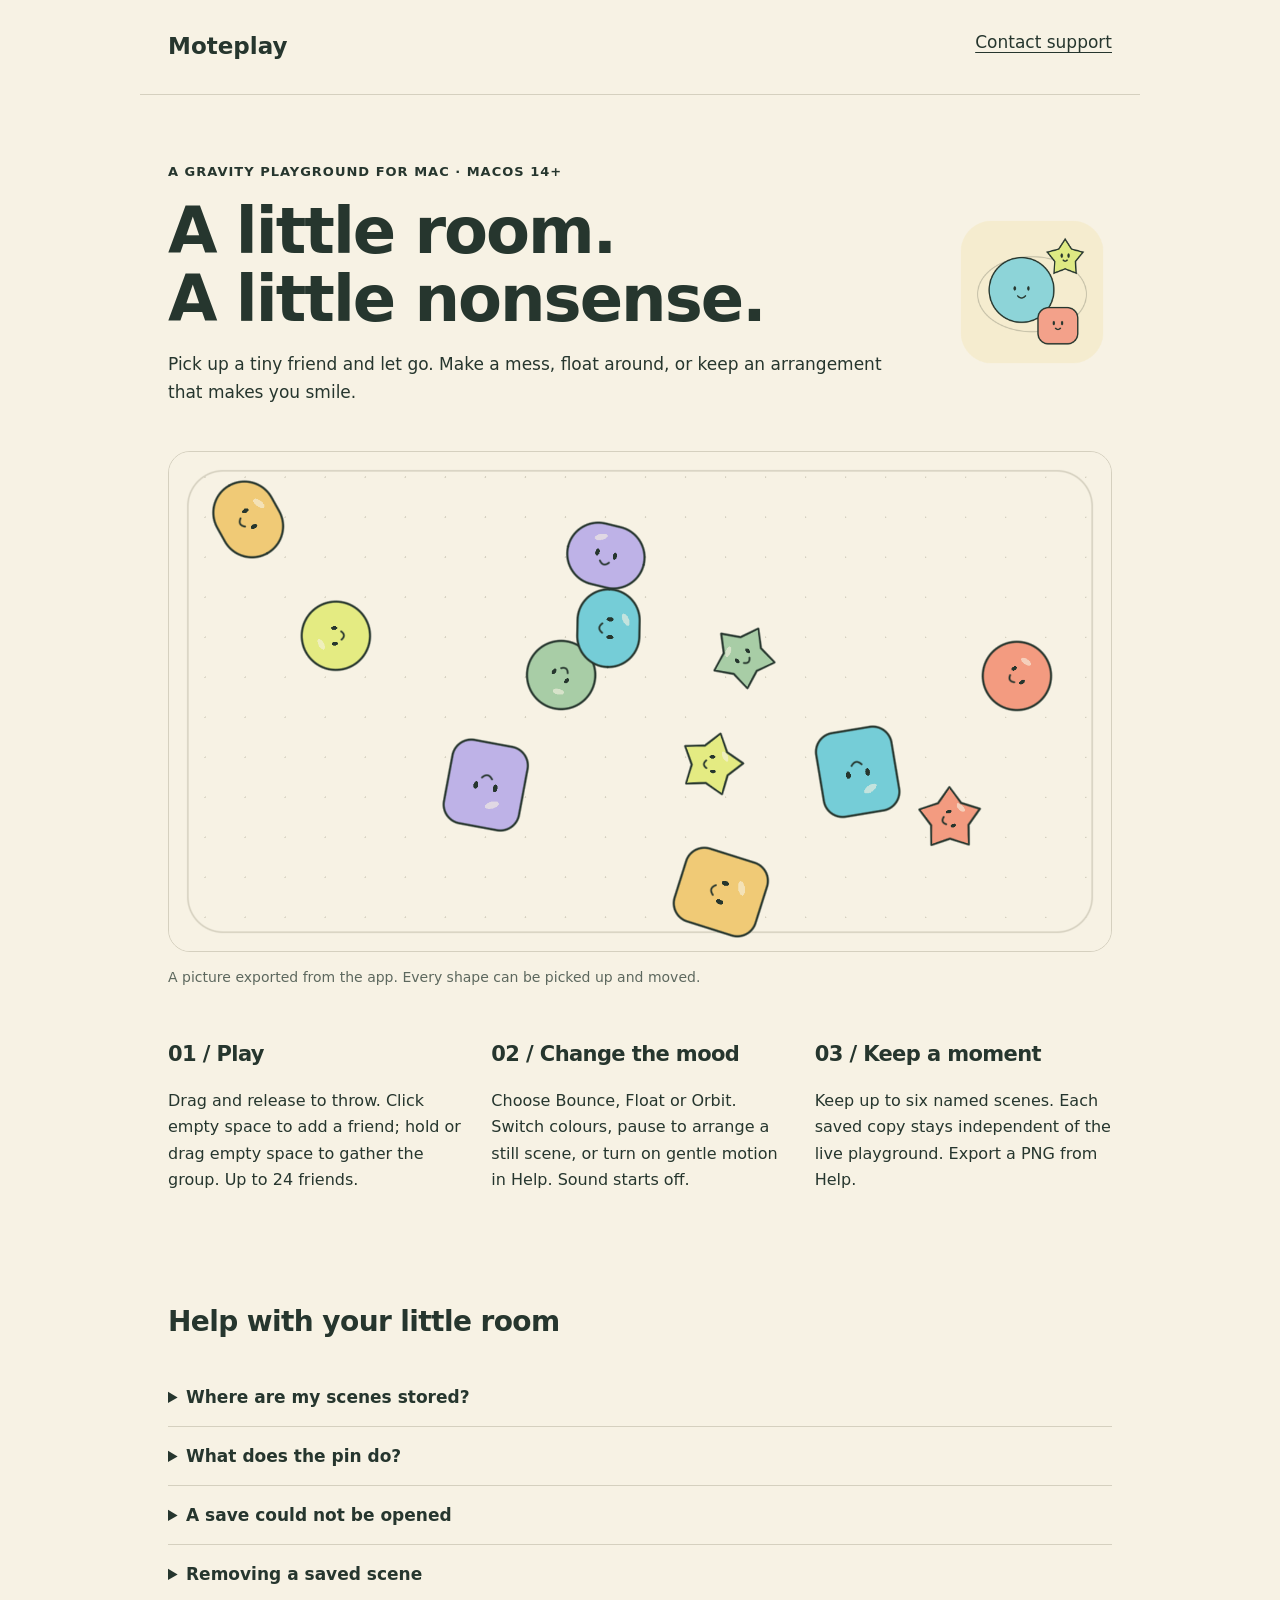
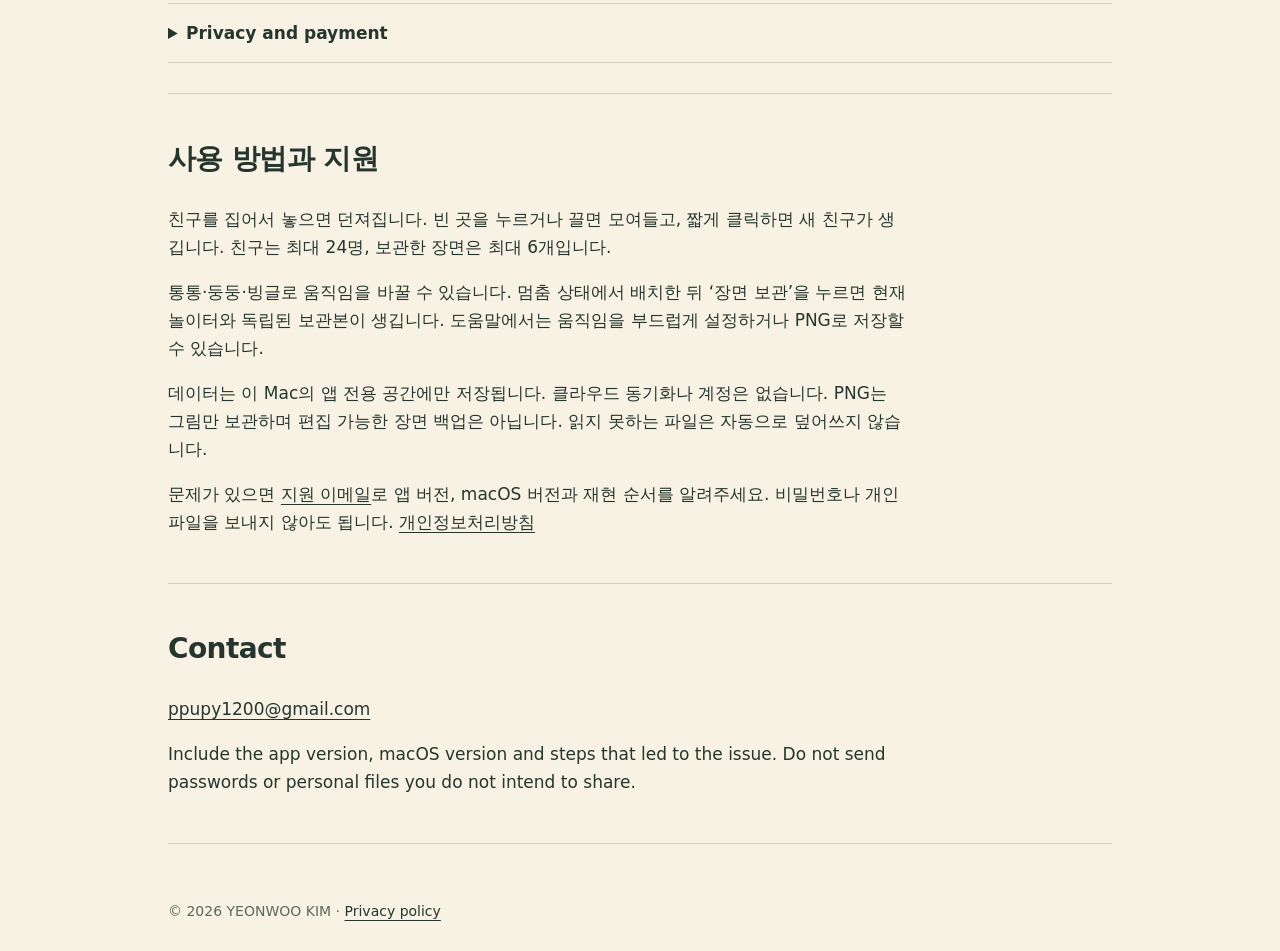
==== index.html @ 266efaa4 "Publish Moteplay support and privacy information" ====
<!doctype html><html lang="en"><head><meta charset="utf-8"><meta name="viewport" content="width=device-width,initial-scale=1"><meta name="description" content="Moteplay support. A local gravity playground for Mac: throw, float, orbit and keep your little scenes."><title>Moteplay — a little room for play</title><link rel="icon" href="assets/icon.png"><link rel="stylesheet" href="styles.css"></head><body><header><a href="index.html">Moteplay</a><a href="mailto:ppupy1200@gmail.com?subject=Moteplay%20support">Contact support</a></header><main><div class="hero"><div><div class="eyebrow">A gravity playground for Mac · macOS 14+</div><h1>A little room.<br>A little nonsense.</h1><p>Pick up a tiny friend and let go. Make a mess, float around, or keep an arrangement that makes you smile.</p></div><img class="icon" src="assets/icon.png" alt="Moteplay's smiling shapes"></div><img class="stage" src="assets/playground.png" alt="An actual Moteplay scene with colourful characters"><p class="caption">A picture exported from the app. Every shape can be picked up and moved.</p><div class="steps"><div><h2>01 / Play</h2><p>Drag and release to throw. Click empty space to add a friend; hold or drag empty space to gather the group. Up to 24 friends.</p></div><div><h2>02 / Change the mood</h2><p>Choose Bounce, Float or Orbit. Switch colours, pause to arrange a still scene, or turn on gentle motion in Help. Sound starts off.</p></div><div><h2>03 / Keep a moment</h2><p>Keep up to six named scenes. Each saved copy stays independent of the live playground. Export a PNG from Help.</p></div></div><section><h2>Help with your little room</h2><details><summary>Where are my scenes stored?</summary><p>Only in Moteplay's local app container on this Mac. There is no account or automatic cloud sync. Saves contain positions, colours and modes, not live velocity or the window pin.</p></details><details><summary>What does the pin do?</summary><p>It keeps the window above other windows. You can turn it off at any time. Hidden or minimized windows stop animating.</p></details><details><summary>A save could not be opened</summary><p>The original file is preserved. You can still play, but saving remains paused until you explicitly choose a fresh start in Help. Contact support before deleting anything important. A PNG preserves an image, not an editable scene backup.</p></details><details><summary>Removing a saved scene</summary><p>The collection asks for confirmation. Removing a saved copy leaves the current playground unchanged; the deleted copy cannot be restored through the app.</p></details><details><summary>Privacy and payment</summary><p>No accounts, advertising, analytics, developer server, subscription or in-app purchase. Apple handles the paid download. Core play and saving work offline. The optional links on this page and in Help open external services. Read the <a href="privacy.html">privacy policy</a>.</p></details></section><section lang="ko" id="korean"><h2>사용 방법과 지원</h2><p>친구를 집어서 놓으면 던져집니다. 빈 곳을 누르거나 끌면 모여들고, 짧게 클릭하면 새 친구가 생깁니다. 친구는 최대 24명, 보관한 장면은 최대 6개입니다.</p><p>통통·둥둥·빙글로 움직임을 바꿀 수 있습니다. 멈춤 상태에서 배치한 뒤 ‘장면 보관’을 누르면 현재 놀이터와 독립된 보관본이 생깁니다. 도움말에서는 움직임을 부드럽게 설정하거나 PNG로 저장할 수 있습니다.</p><p>데이터는 이 Mac의 앱 전용 공간에만 저장됩니다. 클라우드 동기화나 계정은 없습니다. PNG는 그림만 보관하며 편집 가능한 장면 백업은 아닙니다. 읽지 못하는 파일은 자동으로 덮어쓰지 않습니다.</p><p>문제가 있으면 <a href="mailto:ppupy1200@gmail.com?subject=Moteplay%20support">지원 이메일</a>로 앱 버전, macOS 버전과 재현 순서를 알려주세요. 비밀번호나 개인 파일을 보내지 않아도 됩니다. <a href="privacy.html#korean">개인정보처리방침</a></p></section><section><h2>Contact</h2><p><a href="mailto:ppupy1200@gmail.com?subject=Moteplay%20support">ppupy1200@gmail.com</a></p><p>Include the app version, macOS version and steps that led to the issue. Do not send passwords or personal files you do not intend to share.</p></section></main><footer>© 2026 YEONWOO KIM · <a href="privacy.html">Privacy policy</a></footer></body></html>
---- styles.css ----
:root{color-scheme:light;--paper:#f7f2e4;--ink:#26362e;--line:#d5d0bf;--muted:#5d685e}*{box-sizing:border-box}body{margin:0;background:var(--paper);color:var(--ink);font:17px/1.65 system-ui,-apple-system,sans-serif}header,main,footer{max-width:1000px;margin:auto;padding:28px}header{display:flex;justify-content:space-between;border-bottom:1px solid var(--line)}a{color:var(--ink);text-underline-offset:4px}header>a:first-child{font-weight:800;text-decoration:none;font-size:23px}.hero{display:grid;grid-template-columns:1fr 160px;gap:36px;align-items:center;padding:38px 0 28px}h1{font-size:clamp(38px,5vw,64px);letter-spacing:-2px;line-height:1.05;margin:16px 0}h2{font-size:28px;letter-spacing:-.6px}p{max-width:740px}.eyebrow{font-size:13px;font-weight:750;letter-spacing:1px;text-transform:uppercase}.icon{width:160px}.stage{display:block;width:100%;border-radius:22px;border:1px solid var(--line)}.caption{color:var(--muted);font-size:14px}.steps{display:grid;grid-template-columns:repeat(3,1fr);gap:26px;margin:48px 0}.steps h2{font-size:21px;margin:0}.steps p{font-size:16px}section{padding:18px 0 30px;border-bottom:1px solid var(--line)}details{padding:15px 0;border-bottom:1px solid var(--line)}summary{font-weight:650;cursor:pointer}footer{font-size:14px;color:var(--muted)}:focus-visible{outline:3px solid #65872e;outline-offset:4px}@media(max-width:650px){header,main,footer{padding:20px}.hero{grid-template-columns:1fr}.icon{width:104px;grid-row:1}.steps{grid-template-columns:1fr}h1{letter-spacing:-1px}}
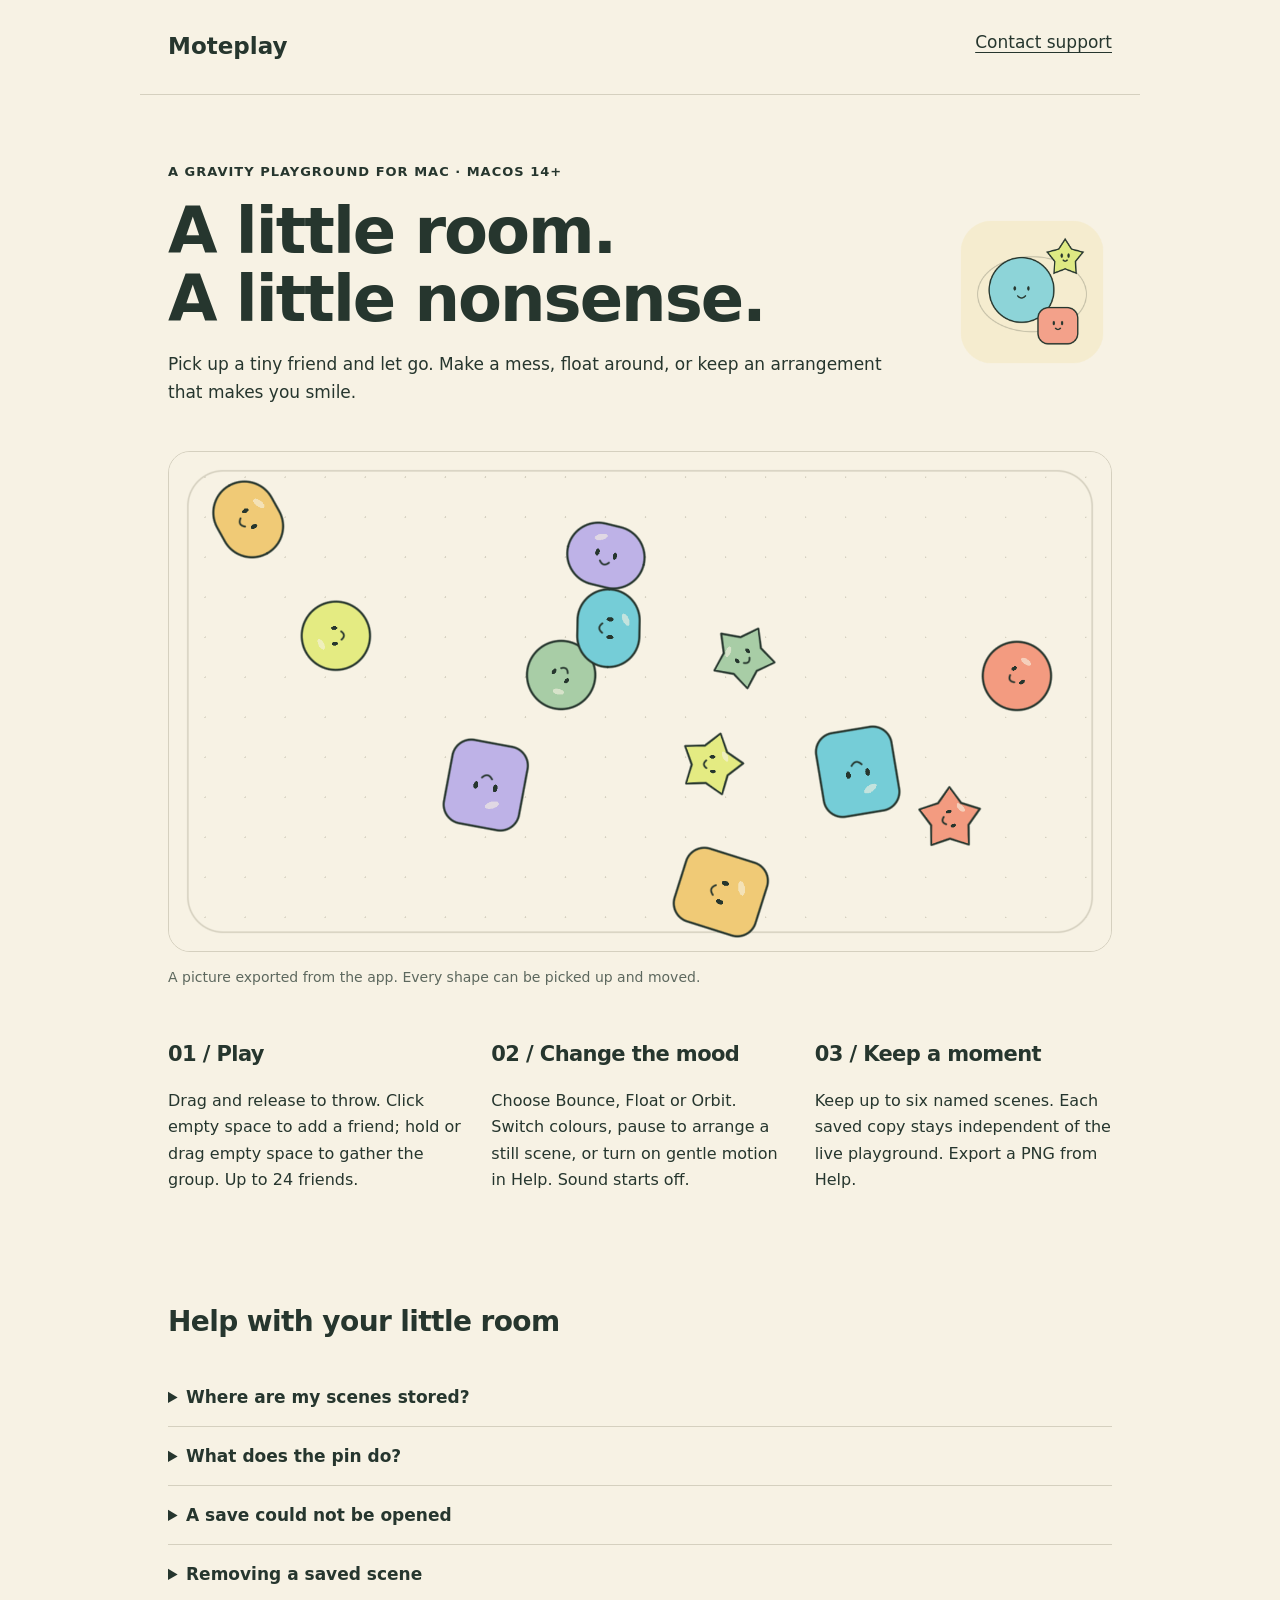
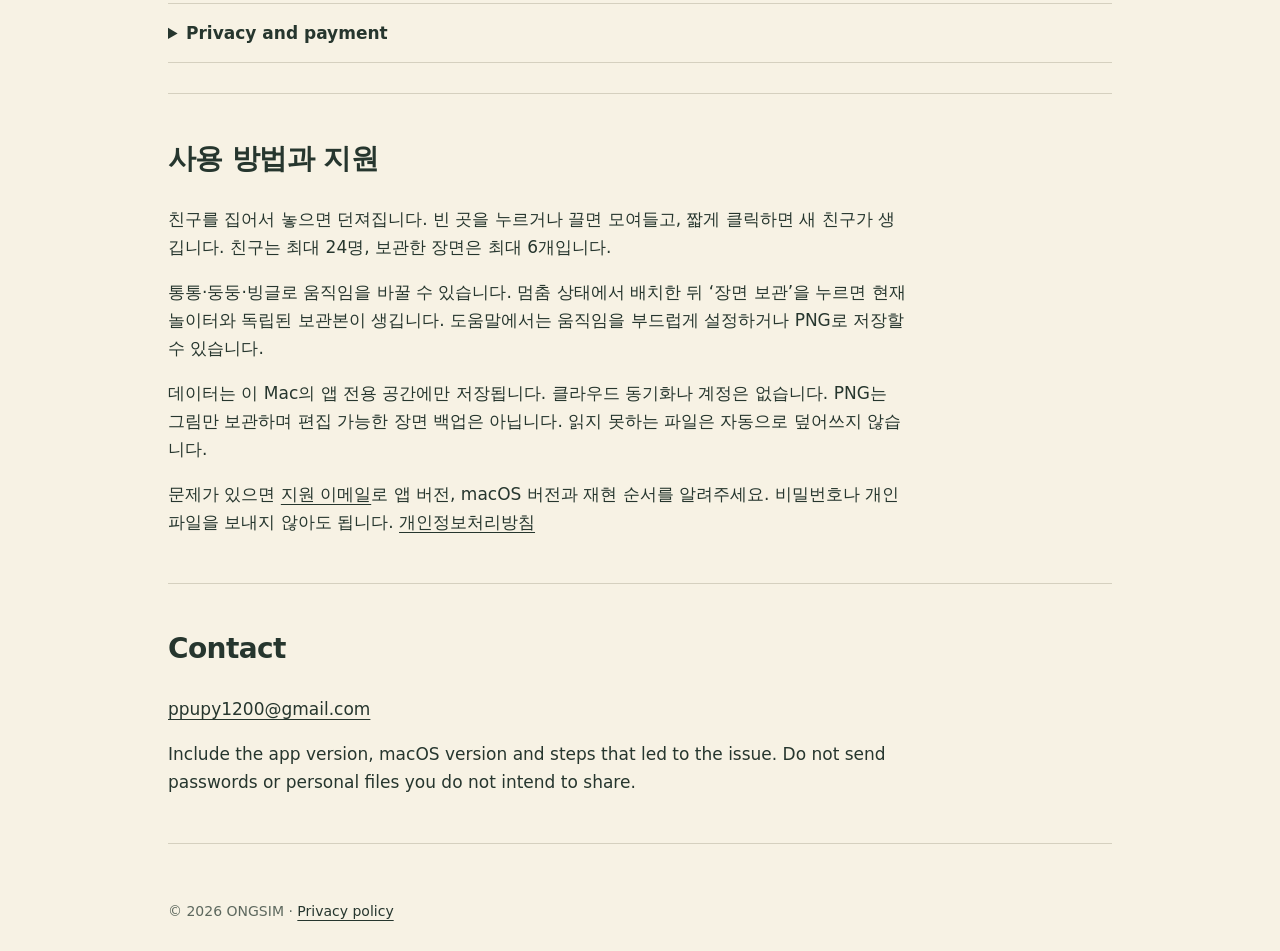
==== commit c3f48ffc: "Brand as ONGSIM: remove personal name; purchase wording matches the current free download with optio" ====
--- a/index.html
+++ b/index.html
@@ -1 +1 @@
-<!doctype html><html lang="en"><head><meta charset="utf-8"><meta name="viewport" content="width=device-width,initial-scale=1"><meta name="description" content="Moteplay support. A local gravity playground for Mac: throw, float, orbit and keep your little scenes."><title>Moteplay — a little room for play</title><link rel="icon" href="assets/icon.png"><link rel="stylesheet" href="styles.css"></head><body><header><a href="index.html">Moteplay</a><a href="mailto:ppupy1200@gmail.com?subject=Moteplay%20support">Contact support</a></header><main><div class="hero"><div><div class="eyebrow">A gravity playground for Mac · macOS 14+</div><h1>A little room.<br>A little nonsense.</h1><p>Pick up a tiny friend and let go. Make a mess, float around, or keep an arrangement that makes you smile.</p></div><img class="icon" src="assets/icon.png" alt="Moteplay's smiling shapes"></div><img class="stage" src="assets/playground.png" alt="An actual Moteplay scene with colourful characters"><p class="caption">A picture exported from the app. Every shape can be picked up and moved.</p><div class="steps"><div><h2>01 / Play</h2><p>Drag and release to throw. Click empty space to add a friend; hold or drag empty space to gather the group. Up to 24 friends.</p></div><div><h2>02 / Change the mood</h2><p>Choose Bounce, Float or Orbit. Switch colours, pause to arrange a still scene, or turn on gentle motion in Help. Sound starts off.</p></div><div><h2>03 / Keep a moment</h2><p>Keep up to six named scenes. Each saved copy stays independent of the live playground. Export a PNG from Help.</p></div></div><section><h2>Help with your little room</h2><details><summary>Where are my scenes stored?</summary><p>Only in Moteplay's local app container on this Mac. There is no account or automatic cloud sync. Saves contain positions, colours and modes, not live velocity or the window pin.</p></details><details><summary>What does the pin do?</summary><p>It keeps the window above other windows. You can turn it off at any time. Hidden or minimized windows stop animating.</p></details><details><summary>A save could not be opened</summary><p>The original file is preserved. You can still play, but saving remains paused until you explicitly choose a fresh start in Help. Contact support before deleting anything important. A PNG preserves an image, not an editable scene backup.</p></details><details><summary>Removing a saved scene</summary><p>The collection asks for confirmation. Removing a saved copy leaves the current playground unchanged; the deleted copy cannot be restored through the app.</p></details><details><summary>Privacy and payment</summary><p>No accounts, advertising, analytics, developer server, subscription or in-app purchase. Apple handles the paid download. Core play and saving work offline. The optional links on this page and in Help open external services. Read the <a href="privacy.html">privacy policy</a>.</p></details></section><section lang="ko" id="korean"><h2>사용 방법과 지원</h2><p>친구를 집어서 놓으면 던져집니다. 빈 곳을 누르거나 끌면 모여들고, 짧게 클릭하면 새 친구가 생깁니다. 친구는 최대 24명, 보관한 장면은 최대 6개입니다.</p><p>통통·둥둥·빙글로 움직임을 바꿀 수 있습니다. 멈춤 상태에서 배치한 뒤 ‘장면 보관’을 누르면 현재 놀이터와 독립된 보관본이 생깁니다. 도움말에서는 움직임을 부드럽게 설정하거나 PNG로 저장할 수 있습니다.</p><p>데이터는 이 Mac의 앱 전용 공간에만 저장됩니다. 클라우드 동기화나 계정은 없습니다. PNG는 그림만 보관하며 편집 가능한 장면 백업은 아닙니다. 읽지 못하는 파일은 자동으로 덮어쓰지 않습니다.</p><p>문제가 있으면 <a href="mailto:ppupy1200@gmail.com?subject=Moteplay%20support">지원 이메일</a>로 앱 버전, macOS 버전과 재현 순서를 알려주세요. 비밀번호나 개인 파일을 보내지 않아도 됩니다. <a href="privacy.html#korean">개인정보처리방침</a></p></section><section><h2>Contact</h2><p><a href="mailto:ppupy1200@gmail.com?subject=Moteplay%20support">ppupy1200@gmail.com</a></p><p>Include the app version, macOS version and steps that led to the issue. Do not send passwords or personal files you do not intend to share.</p></section></main><footer>© 2026 YEONWOO KIM · <a href="privacy.html">Privacy policy</a></footer></body></html>
+<!doctype html><html lang="en"><head><meta charset="utf-8"><meta name="viewport" content="width=device-width,initial-scale=1"><meta name="description" content="Moteplay support. A local gravity playground for Mac: throw, float, orbit and keep your little scenes."><title>Moteplay — a little room for play</title><link rel="icon" href="assets/icon.png"><link rel="stylesheet" href="styles.css"></head><body><header><a href="index.html">Moteplay</a><a href="mailto:ppupy1200@gmail.com?subject=Moteplay%20support">Contact support</a></header><main><div class="hero"><div><div class="eyebrow">A gravity playground for Mac · macOS 14+</div><h1>A little room.<br>A little nonsense.</h1><p>Pick up a tiny friend and let go. Make a mess, float around, or keep an arrangement that makes you smile.</p></div><img class="icon" src="assets/icon.png" alt="Moteplay's smiling shapes"></div><img class="stage" src="assets/playground.png" alt="An actual Moteplay scene with colourful characters"><p class="caption">A picture exported from the app. Every shape can be picked up and moved.</p><div class="steps"><div><h2>01 / Play</h2><p>Drag and release to throw. Click empty space to add a friend; hold or drag empty space to gather the group. Up to 24 friends.</p></div><div><h2>02 / Change the mood</h2><p>Choose Bounce, Float or Orbit. Switch colours, pause to arrange a still scene, or turn on gentle motion in Help. Sound starts off.</p></div><div><h2>03 / Keep a moment</h2><p>Keep up to six named scenes. Each saved copy stays independent of the live playground. Export a PNG from Help.</p></div></div><section><h2>Help with your little room</h2><details><summary>Where are my scenes stored?</summary><p>Only in Moteplay's local app container on this Mac. There is no account or automatic cloud sync. Saves contain positions, colours and modes, not live velocity or the window pin.</p></details><details><summary>What does the pin do?</summary><p>It keeps the window above other windows. You can turn it off at any time. Hidden or minimized windows stop animating.</p></details><details><summary>A save could not be opened</summary><p>The original file is preserved. You can still play, but saving remains paused until you explicitly choose a fresh start in Help. Contact support before deleting anything important. A PNG preserves an image, not an editable scene backup.</p></details><details><summary>Removing a saved scene</summary><p>The collection asks for confirmation. Removing a saved copy leaves the current playground unchanged; the deleted copy cannot be restored through the app.</p></details><details><summary>Privacy and payment</summary><p>No accounts, advertising, analytics, developer server, subscription or in-app purchase. Apple handles the paid download. Core play and saving work offline. The optional links on this page and in Help open external services. Read the <a href="privacy.html">privacy policy</a>.</p></details></section><section lang="ko" id="korean"><h2>사용 방법과 지원</h2><p>친구를 집어서 놓으면 던져집니다. 빈 곳을 누르거나 끌면 모여들고, 짧게 클릭하면 새 친구가 생깁니다. 친구는 최대 24명, 보관한 장면은 최대 6개입니다.</p><p>통통·둥둥·빙글로 움직임을 바꿀 수 있습니다. 멈춤 상태에서 배치한 뒤 ‘장면 보관’을 누르면 현재 놀이터와 독립된 보관본이 생깁니다. 도움말에서는 움직임을 부드럽게 설정하거나 PNG로 저장할 수 있습니다.</p><p>데이터는 이 Mac의 앱 전용 공간에만 저장됩니다. 클라우드 동기화나 계정은 없습니다. PNG는 그림만 보관하며 편집 가능한 장면 백업은 아닙니다. 읽지 못하는 파일은 자동으로 덮어쓰지 않습니다.</p><p>문제가 있으면 <a href="mailto:ppupy1200@gmail.com?subject=Moteplay%20support">지원 이메일</a>로 앱 버전, macOS 버전과 재현 순서를 알려주세요. 비밀번호나 개인 파일을 보내지 않아도 됩니다. <a href="privacy.html#korean">개인정보처리방침</a></p></section><section><h2>Contact</h2><p><a href="mailto:ppupy1200@gmail.com?subject=Moteplay%20support">ppupy1200@gmail.com</a></p><p>Include the app version, macOS version and steps that led to the issue. Do not send passwords or personal files you do not intend to share.</p></section></main><footer>© 2026 ONGSIM · <a href="privacy.html">Privacy policy</a></footer></body></html>
